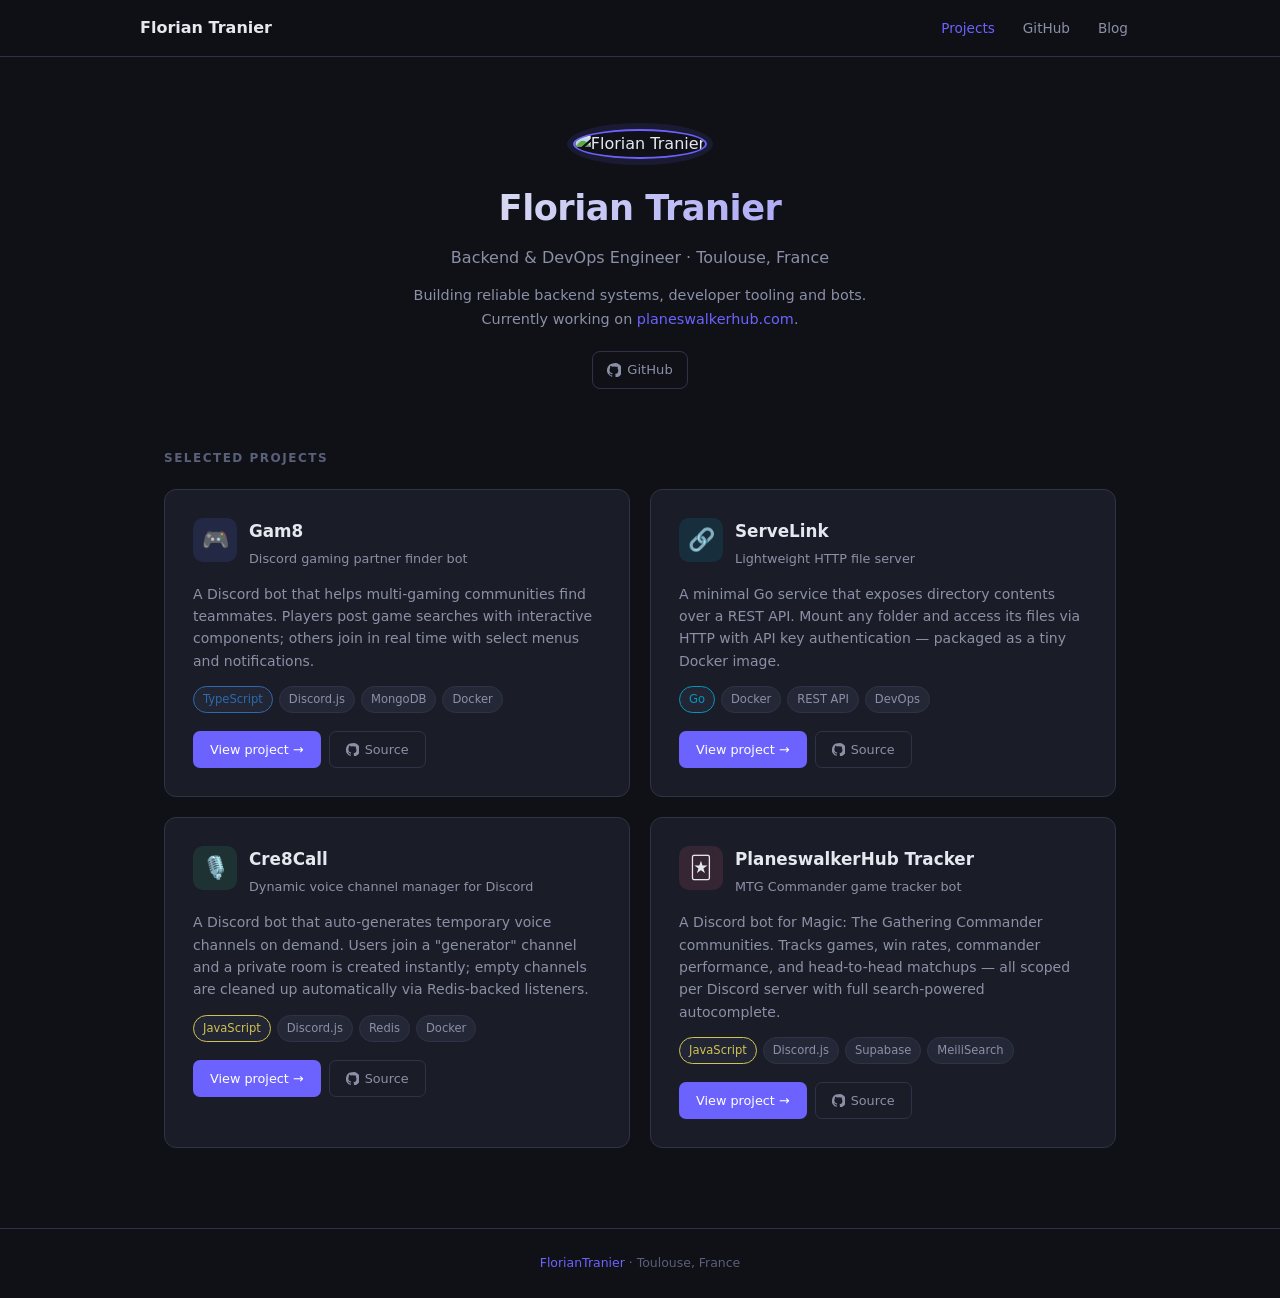
==== index.html @ 54551d75 "create portfolio" ====
<!DOCTYPE html>
<html lang="en">
<head>
  <meta charset="UTF-8" />
  <meta name="viewport" content="width=device-width, initial-scale=1.0" />
  <title>Florian Tranier — Portfolio</title>
  <link rel="stylesheet" href="style.css" />
</head>
<body>

<nav>
  <div class="nav-inner">
    <span class="nav-logo">Florian<span> </span>Tranier</span>
    <div class="nav-links">
      <a href="index.html" class="active">Projects</a>
      <a href="https://github.com/FlorianTranier" target="_blank" rel="noopener">GitHub</a>
      <a href="https://blog.tranier.dev" target="_blank" rel="noopener">Blog</a>
    </div>
  </div>
</nav>

<section class="hero">
  <img class="hero-avatar" src="https://avatars.githubusercontent.com/u/23231506?v=4" alt="Florian Tranier" />
  <h1>Florian Tranier</h1>
  <p class="hero-sub">Backend &amp; DevOps Engineer · Toulouse, France</p>
  <p class="hero-bio">
    Building reliable backend systems, developer tooling and bots.
    Currently working on <a href="https://planeswalkerhub.com" target="_blank" rel="noopener" style="color:var(--accent)">planeswalkerhub.com</a>.
  </p>
  <div class="hero-links">
    <a href="https://github.com/FlorianTranier" target="_blank" rel="noopener">
      <svg viewBox="0 0 24 24"><path d="M12 .3a12 12 0 0 0-3.8 23.4c.6.1.8-.3.8-.6v-2c-3.3.7-4-1.6-4-1.6-.5-1.4-1.3-1.8-1.3-1.8-1.1-.7.1-.7.1-.7 1.2.1 1.8 1.2 1.8 1.2 1 1.8 2.8 1.3 3.5 1 .1-.8.4-1.3.7-1.6-2.7-.3-5.5-1.3-5.5-5.9 0-1.3.5-2.4 1.2-3.2 0-.3-.5-1.5.1-3.2 0 0 1-.3 3.3 1.2a11.5 11.5 0 0 1 6 0C17 6.1 18 6.4 18 6.4c.7 1.7.2 2.9.1 3.2.8.8 1.2 1.9 1.2 3.2 0 4.6-2.8 5.6-5.5 5.9.4.4.8 1.1.8 2.2v3.3c0 .3.2.7.8.6A12 12 0 0 0 12 .3"/></svg>
      GitHub
    </a>
  </div>
</section>

<p class="section-label">Selected Projects</p>

<div class="project-grid">

  <!-- Gam8 -->
  <article class="project-card">
    <div class="card-top">
      <div class="card-icon-wrap" style="background:rgba(88,101,242,0.15)">🎮</div>
      <div class="card-title-group">
        <div class="card-title">Gam8</div>
        <div class="card-tagline">Discord gaming partner finder bot</div>
      </div>
    </div>
    <p class="card-desc">
      A Discord bot that helps multi-gaming communities find teammates. Players post game searches with interactive components; others join in real time with select menus and notifications.
    </p>
    <div class="card-tags">
      <span class="tag lang" style="color:#3178c6">TypeScript</span>
      <span class="tag">Discord.js</span>
      <span class="tag">MongoDB</span>
      <span class="tag">Docker</span>
    </div>
    <div class="card-actions">
      <a class="btn btn-primary" href="gam8.html">View project →</a>
      <a class="btn btn-ghost" href="https://github.com/FlorianTranier/Gam8" target="_blank" rel="noopener">
        <svg viewBox="0 0 24 24"><path d="M12 .3a12 12 0 0 0-3.8 23.4c.6.1.8-.3.8-.6v-2c-3.3.7-4-1.6-4-1.6-.5-1.4-1.3-1.8-1.3-1.8-1.1-.7.1-.7.1-.7 1.2.1 1.8 1.2 1.8 1.2 1 1.8 2.8 1.3 3.5 1 .1-.8.4-1.3.7-1.6-2.7-.3-5.5-1.3-5.5-5.9 0-1.3.5-2.4 1.2-3.2 0-.3-.5-1.5.1-3.2 0 0 1-.3 3.3 1.2a11.5 11.5 0 0 1 6 0C17 6.1 18 6.4 18 6.4c.7 1.7.2 2.9.1 3.2.8.8 1.2 1.9 1.2 3.2 0 4.6-2.8 5.6-5.5 5.9.4.4.8 1.1.8 2.2v3.3c0 .3.2.7.8.6A12 12 0 0 0 12 .3"/></svg>
        Source
      </a>
    </div>
  </article>

  <!-- ServeLink -->
  <article class="project-card">
    <div class="card-top">
      <div class="card-icon-wrap" style="background:rgba(0,173,216,0.12)">🔗</div>
      <div class="card-title-group">
        <div class="card-title">ServeLink</div>
        <div class="card-tagline">Lightweight HTTP file server</div>
      </div>
    </div>
    <p class="card-desc">
      A minimal Go service that exposes directory contents over a REST API. Mount any folder and access its files via HTTP with API key authentication — packaged as a tiny Docker image.
    </p>
    <div class="card-tags">
      <span class="tag lang" style="color:#00add8">Go</span>
      <span class="tag">Docker</span>
      <span class="tag">REST API</span>
      <span class="tag">DevOps</span>
    </div>
    <div class="card-actions">
      <a class="btn btn-primary" href="servelink.html">View project →</a>
      <a class="btn btn-ghost" href="https://github.com/FlorianTranier/servelink" target="_blank" rel="noopener">
        <svg viewBox="0 0 24 24"><path d="M12 .3a12 12 0 0 0-3.8 23.4c.6.1.8-.3.8-.6v-2c-3.3.7-4-1.6-4-1.6-.5-1.4-1.3-1.8-1.3-1.8-1.1-.7.1-.7.1-.7 1.2.1 1.8 1.2 1.8 1.2 1 1.8 2.8 1.3 3.5 1 .1-.8.4-1.3.7-1.6-2.7-.3-5.5-1.3-5.5-5.9 0-1.3.5-2.4 1.2-3.2 0-.3-.5-1.5.1-3.2 0 0 1-.3 3.3 1.2a11.5 11.5 0 0 1 6 0C17 6.1 18 6.4 18 6.4c.7 1.7.2 2.9.1 3.2.8.8 1.2 1.9 1.2 3.2 0 4.6-2.8 5.6-5.5 5.9.4.4.8 1.1.8 2.2v3.3c0 .3.2.7.8.6A12 12 0 0 0 12 .3"/></svg>
        Source
      </a>
    </div>
  </article>

  <!-- Cre8Call -->
  <article class="project-card">
    <div class="card-top">
      <div class="card-icon-wrap" style="background:rgba(62,207,142,0.12)">🎙️</div>
      <div class="card-title-group">
        <div class="card-title">Cre8Call</div>
        <div class="card-tagline">Dynamic voice channel manager for Discord</div>
      </div>
    </div>
    <p class="card-desc">
      A Discord bot that auto-generates temporary voice channels on demand. Users join a "generator" channel and a private room is created instantly; empty channels are cleaned up automatically via Redis-backed listeners.
    </p>
    <div class="card-tags">
      <span class="tag lang" style="color:#f1e05a">JavaScript</span>
      <span class="tag">Discord.js</span>
      <span class="tag">Redis</span>
      <span class="tag">Docker</span>
    </div>
    <div class="card-actions">
      <a class="btn btn-primary" href="cre8call.html">View project →</a>
      <a class="btn btn-ghost" href="https://github.com/FlorianTranier/Cre8Call" target="_blank" rel="noopener">
        <svg viewBox="0 0 24 24"><path d="M12 .3a12 12 0 0 0-3.8 23.4c.6.1.8-.3.8-.6v-2c-3.3.7-4-1.6-4-1.6-.5-1.4-1.3-1.8-1.3-1.8-1.1-.7.1-.7.1-.7 1.2.1 1.8 1.2 1.8 1.2 1 1.8 2.8 1.3 3.5 1 .1-.8.4-1.3.7-1.6-2.7-.3-5.5-1.3-5.5-5.9 0-1.3.5-2.4 1.2-3.2 0-.3-.5-1.5.1-3.2 0 0 1-.3 3.3 1.2a11.5 11.5 0 0 1 6 0C17 6.1 18 6.4 18 6.4c.7 1.7.2 2.9.1 3.2.8.8 1.2 1.9 1.2 3.2 0 4.6-2.8 5.6-5.5 5.9.4.4.8 1.1.8 2.2v3.3c0 .3.2.7.8.6A12 12 0 0 0 12 .3"/></svg>
        Source
      </a>
    </div>
  </article>

  <!-- PlaneswalkerHub Tracker Bot -->
  <article class="project-card">
    <div class="card-top">
      <div class="card-icon-wrap" style="background:rgba(255,101,132,0.12)">🃏</div>
      <div class="card-title-group">
        <div class="card-title">PlaneswalkerHub Tracker</div>
        <div class="card-tagline">MTG Commander game tracker bot</div>
      </div>
    </div>
    <p class="card-desc">
      A Discord bot for Magic: The Gathering Commander communities. Tracks games, win rates, commander performance, and head-to-head matchups — all scoped per Discord server with full search-powered autocomplete.
    </p>
    <div class="card-tags">
      <span class="tag lang" style="color:#f1e05a">JavaScript</span>
      <span class="tag">Discord.js</span>
      <span class="tag">Supabase</span>
      <span class="tag">MeiliSearch</span>
    </div>
    <div class="card-actions">
      <a class="btn btn-primary" href="planeswalkerhub.html">View project →</a>
      <a class="btn btn-ghost" href="https://github.com/FlorianTranier/planeswalkerhub-tracker-bot" target="_blank" rel="noopener">
        <svg viewBox="0 0 24 24"><path d="M12 .3a12 12 0 0 0-3.8 23.4c.6.1.8-.3.8-.6v-2c-3.3.7-4-1.6-4-1.6-.5-1.4-1.3-1.8-1.3-1.8-1.1-.7.1-.7.1-.7 1.2.1 1.8 1.2 1.8 1.2 1 1.8 2.8 1.3 3.5 1 .1-.8.4-1.3.7-1.6-2.7-.3-5.5-1.3-5.5-5.9 0-1.3.5-2.4 1.2-3.2 0-.3-.5-1.5.1-3.2 0 0 1-.3 3.3 1.2a11.5 11.5 0 0 1 6 0C17 6.1 18 6.4 18 6.4c.7 1.7.2 2.9.1 3.2.8.8 1.2 1.9 1.2 3.2 0 4.6-2.8 5.6-5.5 5.9.4.4.8 1.1.8 2.2v3.3c0 .3.2.7.8.6A12 12 0 0 0 12 .3"/></svg>
        Source
      </a>
    </div>
  </article>

</div>

<footer>
  <a href="https://github.com/FlorianTranier" target="_blank" rel="noopener">FlorianTranier</a> · Toulouse, France
</footer>

</body>
</html>
---- style.css ----
:root {
  --bg: #0f1117;
  --surface: #1a1d27;
  --surface2: #242736;
  --border: #2e3347;
  --accent: #6c63ff;
  --accent-soft: rgba(108,99,255,0.12);
  --text: #e6e8f0;
  --text-muted: #8b90a7;
  --text-dim: #5a5f7a;
  --green: #3ecf8e;
  --radius: 12px;
  --ease: 0.2s ease;
}

*, *::before, *::after { box-sizing: border-box; margin: 0; padding: 0; }

html { scroll-behavior: smooth; }

body {
  font-family: -apple-system, BlinkMacSystemFont, "Segoe UI", system-ui, sans-serif;
  background: var(--bg);
  color: var(--text);
  min-height: 100vh;
  line-height: 1.65;
}

a { color: inherit; text-decoration: none; }

/* ── NAV ── */
nav {
  position: sticky;
  top: 0;
  z-index: 100;
  background: rgba(15,17,23,0.85);
  backdrop-filter: blur(12px);
  -webkit-backdrop-filter: blur(12px);
  border-bottom: 1px solid var(--border);
  padding: 0 24px;
}

.nav-inner {
  max-width: 1000px;
  margin: 0 auto;
  height: 56px;
  display: flex;
  align-items: center;
  gap: 24px;
}

.nav-logo {
  font-weight: 700;
  font-size: 1rem;
  color: var(--text);
  white-space: nowrap;
}

.nav-logo span { color: var(--accent); }

.nav-links {
  display: flex;
  gap: 4px;
  margin-left: auto;
}

.nav-links a {
  padding: 6px 12px;
  border-radius: 6px;
  font-size: 0.85rem;
  color: var(--text-muted);
  transition: color var(--ease), background var(--ease);
}

.nav-links a:hover { color: var(--text); background: var(--surface); }
.nav-links a.active { color: var(--accent); }

/* ── HERO ── */
.hero {
  padding: 72px 24px 60px;
  text-align: center;
}

.hero-avatar {
  width: 80px; height: 80px;
  border-radius: 50%;
  border: 2px solid var(--accent);
  box-shadow: 0 0 0 6px var(--accent-soft);
  margin-bottom: 20px;
}

.hero h1 {
  font-size: 2.2rem;
  font-weight: 800;
  letter-spacing: -0.5px;
  background: linear-gradient(120deg, #e6e8f0 30%, var(--accent));
  -webkit-background-clip: text;
  -webkit-text-fill-color: transparent;
  background-clip: text;
}

.hero-sub {
  font-size: 1rem;
  color: var(--text-muted);
  margin-top: 8px;
}

.hero-bio {
  max-width: 480px;
  margin: 12px auto 0;
  font-size: 0.9rem;
  color: var(--text-muted);
}

.hero-links {
  display: flex;
  justify-content: center;
  gap: 12px;
  margin-top: 20px;
  flex-wrap: wrap;
}

.hero-links a {
  display: flex;
  align-items: center;
  gap: 6px;
  padding: 7px 14px;
  border: 1px solid var(--border);
  border-radius: 8px;
  font-size: 0.82rem;
  color: var(--text-muted);
  transition: all var(--ease);
}

.hero-links a:hover { border-color: var(--accent); color: var(--accent); }
.hero-links svg { width: 14px; height: 14px; fill: currentColor; }

/* ── SECTION LABEL ── */
.section-label {
  max-width: 1000px;
  margin: 0 auto;
  padding: 0 24px;
  font-size: 0.75rem;
  font-weight: 600;
  text-transform: uppercase;
  letter-spacing: 1.5px;
  color: var(--text-dim);
  margin-bottom: 20px;
}

/* ── PROJECT GRID ── */
.project-grid {
  max-width: 1000px;
  margin: 0 auto 80px;
  padding: 0 24px;
  display: grid;
  grid-template-columns: repeat(auto-fill, minmax(440px, 1fr));
  gap: 20px;
}

/* ── PROJECT CARD ── */
.project-card {
  background: var(--surface);
  border: 1px solid var(--border);
  border-radius: var(--radius);
  padding: 28px;
  display: flex;
  flex-direction: column;
  gap: 14px;
  transition: transform var(--ease), border-color var(--ease), box-shadow var(--ease);
  animation: fadeUp 0.4s ease both;
}

.project-card:hover {
  transform: translateY(-4px);
  border-color: var(--accent);
  box-shadow: 0 12px 40px var(--accent-soft);
}

@keyframes fadeUp {
  from { opacity: 0; transform: translateY(12px); }
  to   { opacity: 1; transform: translateY(0); }
}

.project-card:nth-child(2) { animation-delay: 60ms; }
.project-card:nth-child(3) { animation-delay: 120ms; }
.project-card:nth-child(4) { animation-delay: 180ms; }

.card-top {
  display: flex;
  align-items: flex-start;
  justify-content: space-between;
  gap: 12px;
}

.card-icon-wrap {
  width: 44px; height: 44px;
  border-radius: 10px;
  display: flex; align-items: center; justify-content: center;
  flex-shrink: 0;
  font-size: 22px;
}

.card-title-group { flex: 1; }

.card-title {
  font-size: 1.05rem;
  font-weight: 700;
  color: var(--text);
}

.card-tagline {
  font-size: 0.8rem;
  color: var(--text-muted);
  margin-top: 2px;
}

.card-desc {
  font-size: 0.875rem;
  color: var(--text-muted);
  line-height: 1.6;
}

.card-tags {
  display: flex;
  flex-wrap: wrap;
  gap: 6px;
}

.tag {
  display: inline-flex;
  align-items: center;
  gap: 4px;
  padding: 3px 9px;
  border-radius: 999px;
  font-size: 0.72rem;
  font-weight: 500;
  border: 1px solid var(--border);
  color: var(--text-muted);
  background: var(--surface2);
}

.tag.lang { border-color: currentColor; opacity: 0.85; }

.card-actions {
  display: flex;
  gap: 8px;
  margin-top: 4px;
}

.btn {
  display: inline-flex;
  align-items: center;
  gap: 6px;
  padding: 7px 16px;
  border-radius: 7px;
  font-size: 0.8rem;
  font-weight: 500;
  cursor: pointer;
  transition: all var(--ease);
  border: 1px solid transparent;
}

.btn-primary {
  background: var(--accent);
  color: #fff;
}

.btn-primary:hover { background: #7b73ff; }

.btn-ghost {
  border-color: var(--border);
  color: var(--text-muted);
  background: transparent;
}

.btn-ghost:hover { border-color: var(--accent); color: var(--accent); }

.btn svg { width: 13px; height: 13px; fill: currentColor; }

/* ── FOOTER ── */
footer {
  border-top: 1px solid var(--border);
  padding: 24px;
  text-align: center;
  font-size: 0.78rem;
  color: var(--text-dim);
}

footer a { color: var(--accent); }
footer a:hover { text-decoration: underline; }

/* ── PROJECT PAGE ── */
.project-page {
  max-width: 780px;
  margin: 0 auto;
  padding: 48px 24px 80px;
}

.back-link {
  display: inline-flex;
  align-items: center;
  gap: 6px;
  font-size: 0.82rem;
  color: var(--text-muted);
  margin-bottom: 36px;
  transition: color var(--ease);
}

.back-link:hover { color: var(--accent); }
.back-link svg { width: 14px; height: 14px; fill: currentColor; }

.project-header {
  display: flex;
  align-items: flex-start;
  gap: 20px;
  margin-bottom: 32px;
  flex-wrap: wrap;
}

.project-icon {
  width: 60px; height: 60px;
  border-radius: 14px;
  display: flex; align-items: center; justify-content: center;
  font-size: 28px;
  flex-shrink: 0;
}

.project-header-info h1 {
  font-size: 1.7rem;
  font-weight: 800;
  letter-spacing: -0.3px;
}

.project-header-info p {
  color: var(--text-muted);
  font-size: 0.9rem;
  margin-top: 4px;
}

.project-header-badges {
  display: flex;
  flex-wrap: wrap;
  gap: 6px;
  margin-top: 10px;
}

.project-header-actions {
  margin-left: auto;
  display: flex;
  gap: 8px;
  flex-wrap: wrap;
  align-self: flex-start;
}

/* ── SECTIONS ── */
.prose-section {
  margin-bottom: 40px;
}

.prose-section h2 {
  font-size: 1rem;
  font-weight: 700;
  color: var(--text);
  margin-bottom: 14px;
  display: flex;
  align-items: center;
  gap: 8px;
}

.prose-section h2::after {
  content: '';
  flex: 1;
  height: 1px;
  background: var(--border);
}

.prose-section p {
  font-size: 0.9rem;
  color: var(--text-muted);
  margin-bottom: 10px;
}

.feature-list {
  list-style: none;
  display: flex;
  flex-direction: column;
  gap: 10px;
}

.feature-list li {
  position: relative;
  padding-left: 20px;
  font-size: 0.875rem;
  color: var(--text-muted);
  line-height: 1.65;
}

.feature-list li::before {
  content: '→';
  color: var(--accent);
  position: absolute;
  left: 0;
  top: 0;
}

.tech-grid {
  display: flex;
  flex-wrap: wrap;
  gap: 8px;
}

.tech-chip {
  display: flex;
  align-items: center;
  gap: 6px;
  padding: 6px 14px;
  background: var(--surface2);
  border: 1px solid var(--border);
  border-radius: 8px;
  font-size: 0.8rem;
  color: var(--text-muted);
}

.tech-chip svg { width: 14px; height: 14px; fill: currentColor; }

.use-case-grid {
  display: grid;
  grid-template-columns: repeat(auto-fill, minmax(200px, 1fr));
  gap: 12px;
}

.use-case-card {
  background: var(--surface2);
  border: 1px solid var(--border);
  border-radius: 10px;
  padding: 16px;
}

.use-case-card .uc-icon { font-size: 1.5rem; margin-bottom: 8px; }
.use-case-card h3 { font-size: 0.85rem; font-weight: 600; margin-bottom: 4px; }
.use-case-card p { font-size: 0.78rem; color: var(--text-muted); }

/* ── RESPONSIVE ── */
@media (max-width: 700px) {
  .project-grid { grid-template-columns: 1fr; }
  .hero h1 { font-size: 1.7rem; }
  .project-header { gap: 14px; }
  .project-header-actions { margin-left: 0; }
}
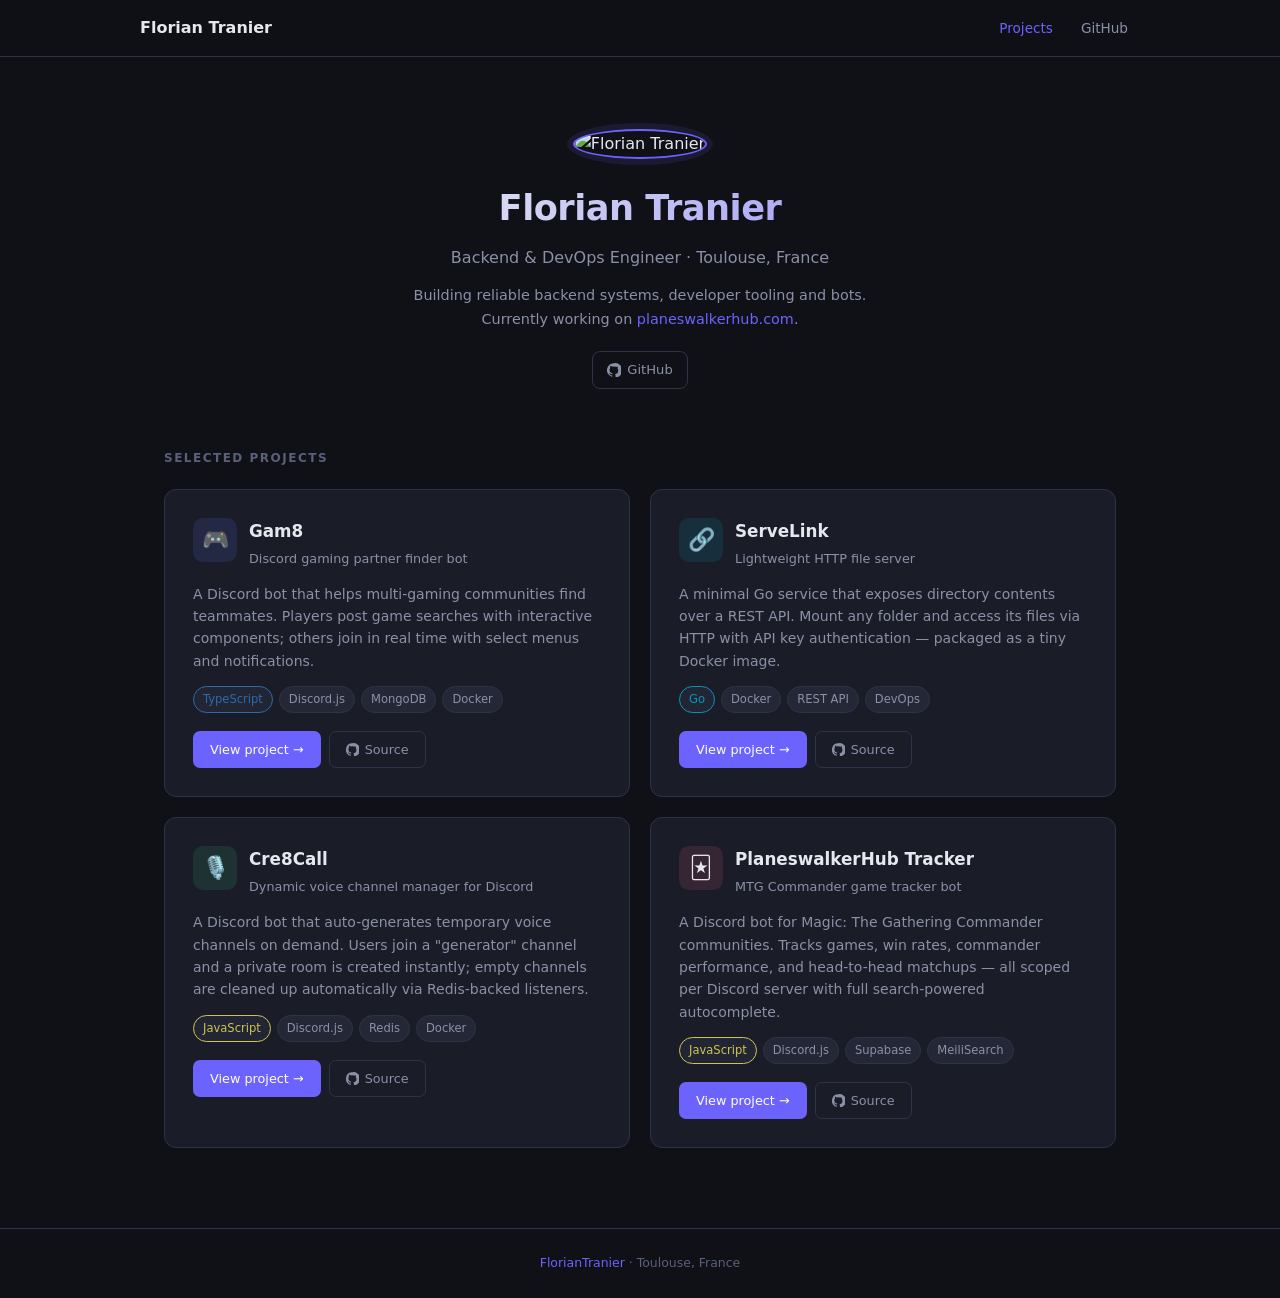
==== commit 31efd9e1: "feat: add favicon" ====
--- a/index.html
+++ b/index.html
@@ -5,6 +5,7 @@
   <meta name="viewport" content="width=device-width, initial-scale=1.0" />
   <title>Florian Tranier — Portfolio</title>
   <link rel="stylesheet" href="style.css" />
+  <link rel="icon" href="favicon.svg" type="image/svg+xml" />
 </head>
 <body>
 
@@ -14,7 +15,6 @@
     <div class="nav-links">
       <a href="index.html" class="active">Projects</a>
       <a href="https://github.com/FlorianTranier" target="_blank" rel="noopener">GitHub</a>
-      <a href="https://blog.tranier.dev" target="_blank" rel="noopener">Blog</a>
     </div>
   </div>
 </nav>
@@ -24,7 +24,7 @@
   <h1>Florian Tranier</h1>
   <p class="hero-sub">Backend &amp; DevOps Engineer · Toulouse, France</p>
   <p class="hero-bio">
-    Building reliable backend systems, developer tooling and bots.
+    Building reliable backend systems, developer tooling and bots.<br />
     Currently working on <a href="https://planeswalkerhub.com" target="_blank" rel="noopener" style="color:var(--accent)">planeswalkerhub.com</a>.
   </p>
   <div class="hero-links">
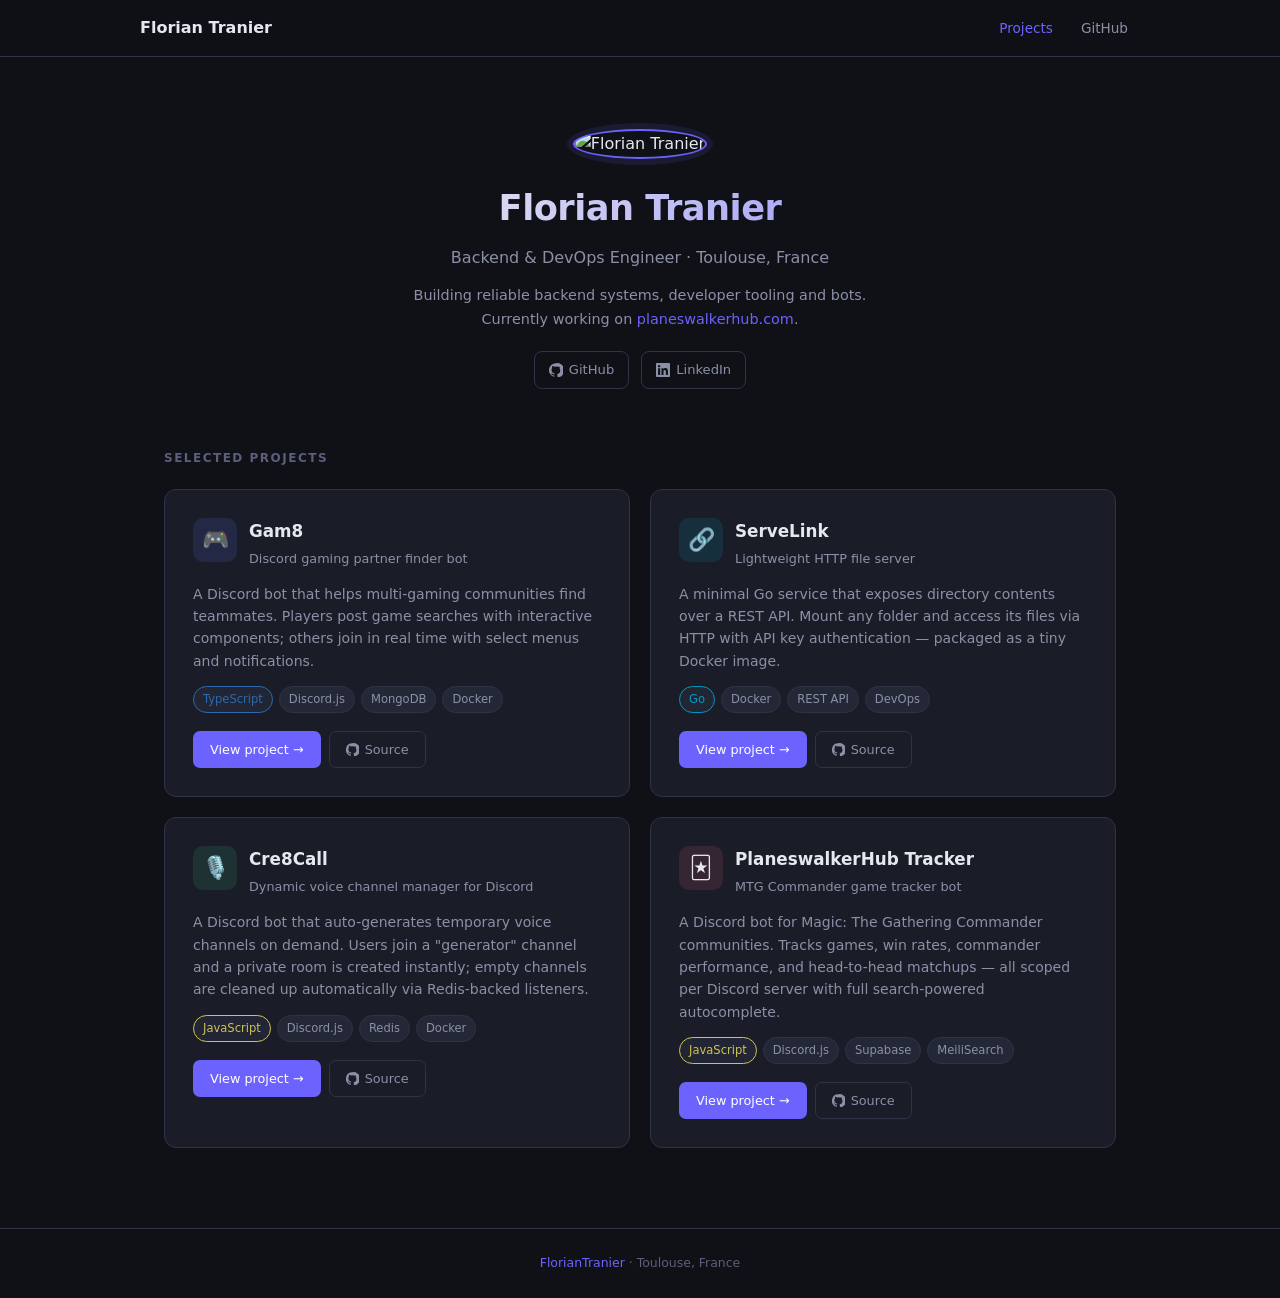
==== commit f8a13944: "feat: add linkedin" ====
--- a/index.html
+++ b/index.html
@@ -31,6 +31,10 @@
     <a href="https://github.com/FlorianTranier" target="_blank" rel="noopener">
       <svg viewBox="0 0 24 24"><path d="M12 .3a12 12 0 0 0-3.8 23.4c.6.1.8-.3.8-.6v-2c-3.3.7-4-1.6-4-1.6-.5-1.4-1.3-1.8-1.3-1.8-1.1-.7.1-.7.1-.7 1.2.1 1.8 1.2 1.8 1.2 1 1.8 2.8 1.3 3.5 1 .1-.8.4-1.3.7-1.6-2.7-.3-5.5-1.3-5.5-5.9 0-1.3.5-2.4 1.2-3.2 0-.3-.5-1.5.1-3.2 0 0 1-.3 3.3 1.2a11.5 11.5 0 0 1 6 0C17 6.1 18 6.4 18 6.4c.7 1.7.2 2.9.1 3.2.8.8 1.2 1.9 1.2 3.2 0 4.6-2.8 5.6-5.5 5.9.4.4.8 1.1.8 2.2v3.3c0 .3.2.7.8.6A12 12 0 0 0 12 .3"/></svg>
       GitHub
+    </a>
+    <a href="https://www.linkedin.com/in/florian-tranier-89967611b/" target="_blank" rel="noopener">
+      <svg viewBox="0 0 24 24"><path d="M20.447 20.452h-3.554v-5.569c0-1.328-.027-3.037-1.852-3.037-1.853 0-2.136 1.445-2.136 2.939v5.667H9.351V9h3.414v1.561h.046c.477-.9 1.637-1.85 3.37-1.85 3.601 0 4.267 2.37 4.267 5.455v6.286zM5.337 7.433a2.062 2.062 0 0 1-2.063-2.065 2.064 2.064 0 1 1 2.063 2.065zm1.782 13.019H3.555V9h3.564v11.452zM22.225 0H1.771C.792 0 0 .774 0 1.729v20.542C0 23.227.792 24 1.771 24h20.451C23.2 24 24 23.227 24 22.271V1.729C24 .774 23.2 0 22.222 0h.003z"/></svg>
+      LinkedIn
     </a>
   </div>
 </section>
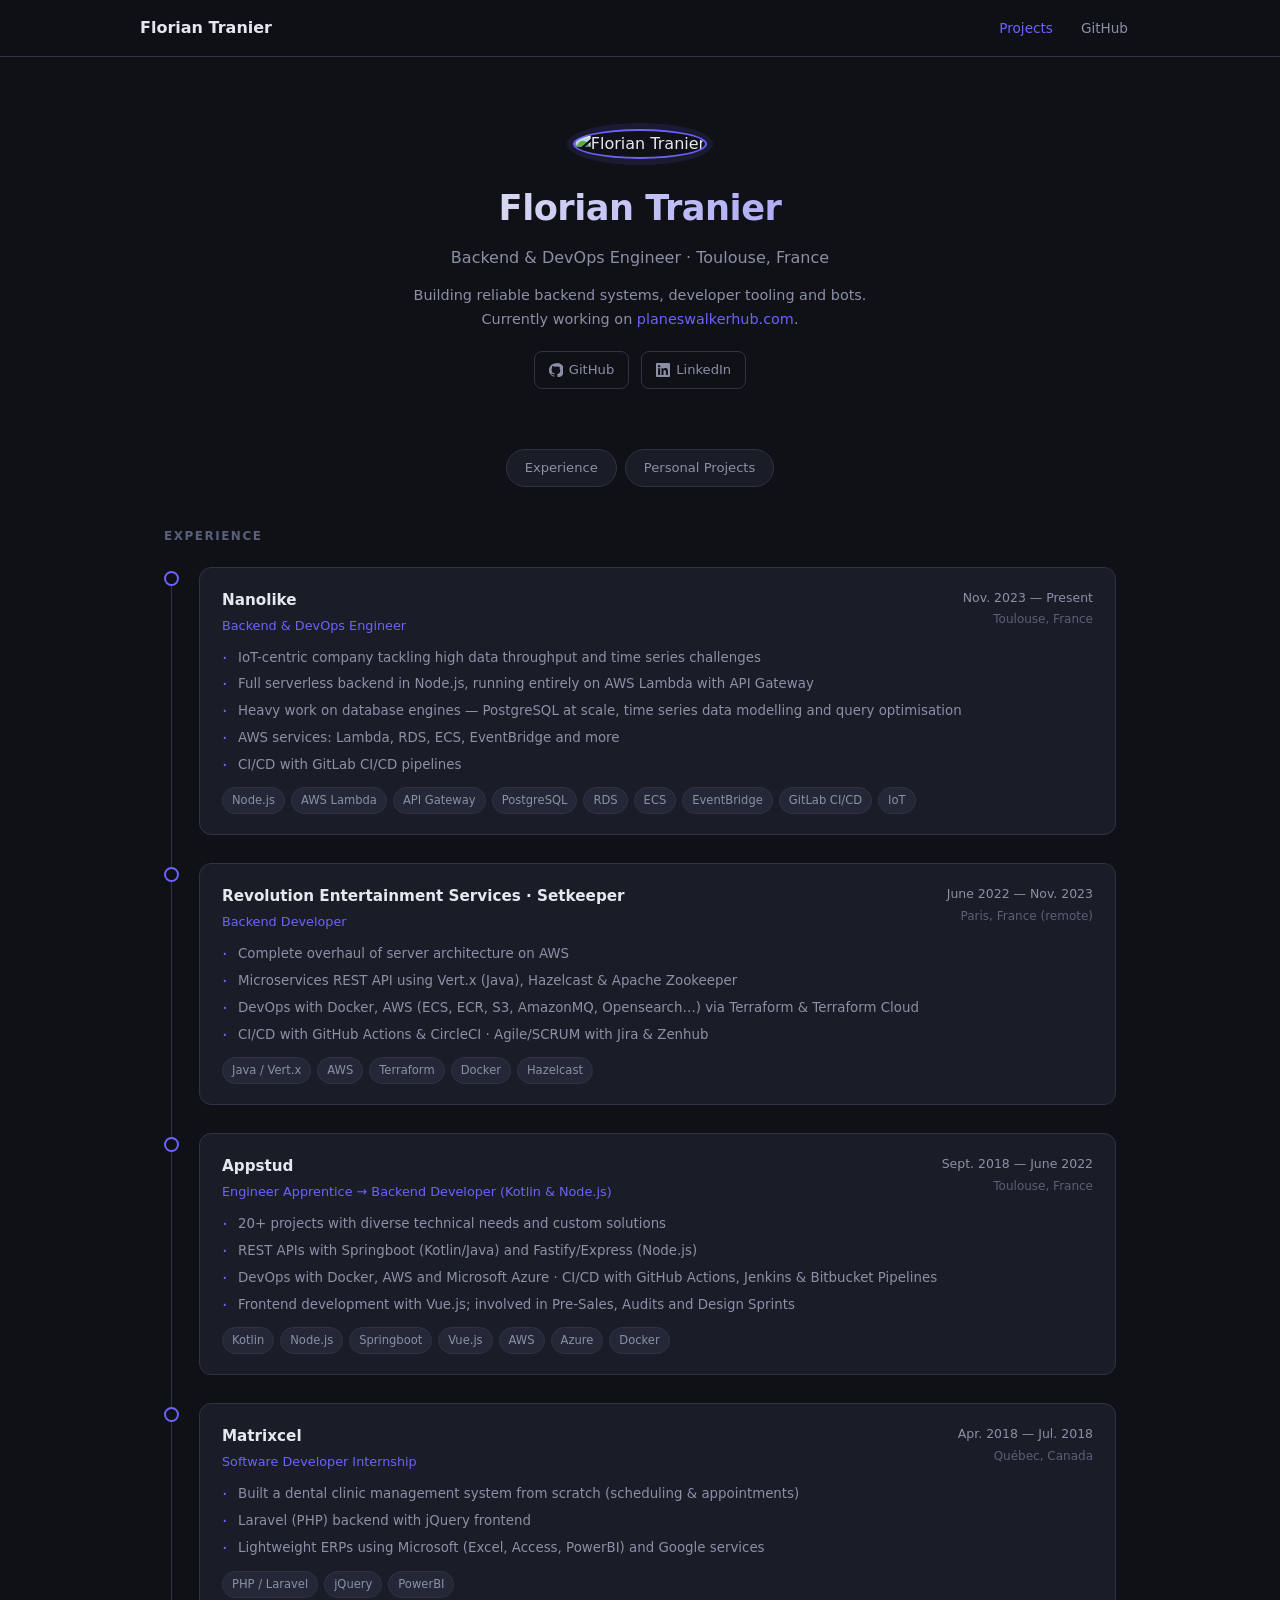
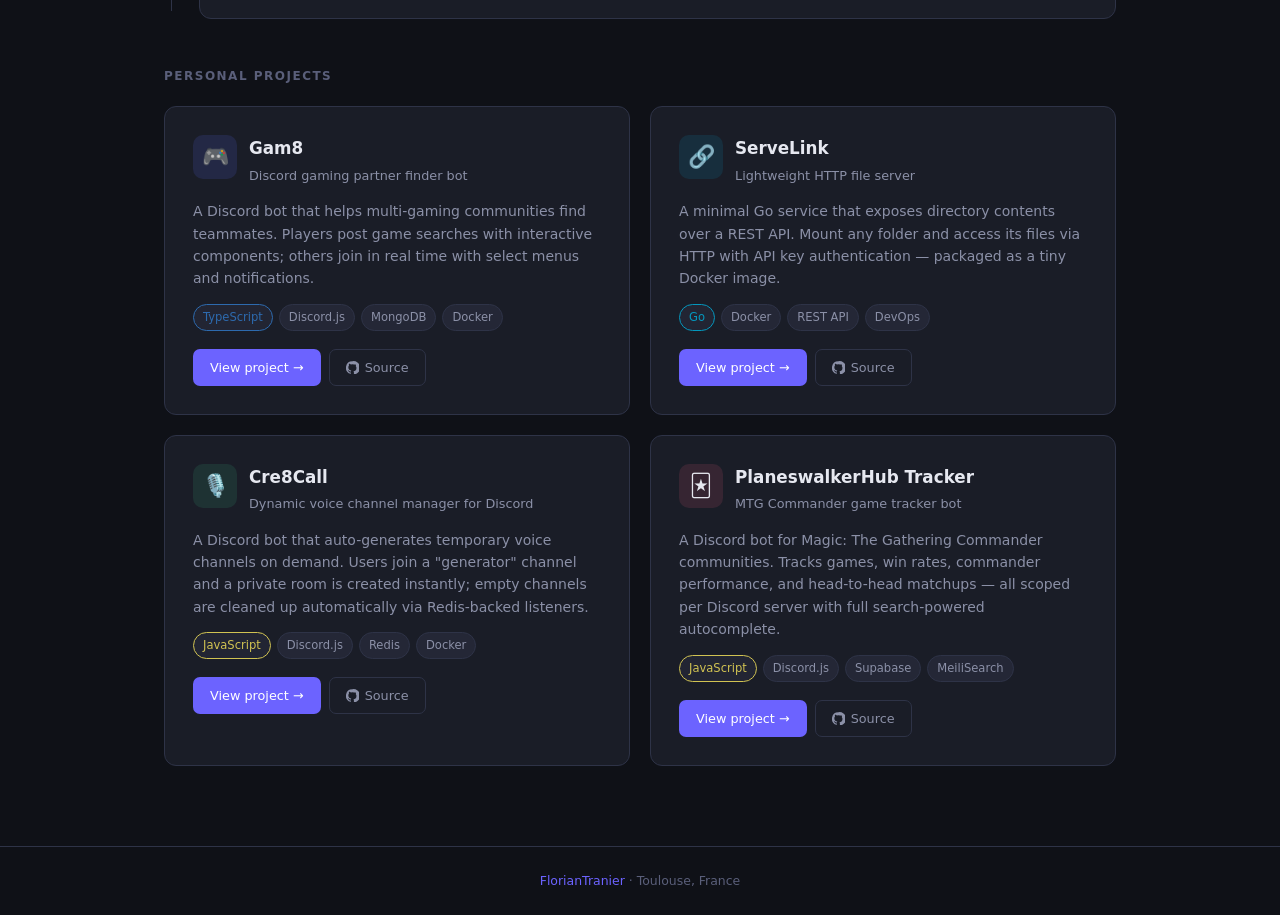
==== commit 07ef9877: "feat: add resume" ====
--- a/index.html
+++ b/index.html
@@ -39,7 +39,138 @@
   </div>
 </section>
 
-<p class="section-label">Selected Projects</p>
+<div class="quicknav">
+  <a href="#experience" class="quicknav-link">Experience</a>
+  <a href="#projects" class="quicknav-link">Personal Projects</a>
+</div>
+
+<p class="section-label" id="experience">Experience</p>
+
+<div class="timeline">
+
+  <div class="timeline-item">
+    <div class="timeline-dot"></div>
+    <div class="timeline-body">
+      <div class="timeline-header">
+        <div>
+          <div class="timeline-company">Nanolike</div>
+          <div class="timeline-role">Backend &amp; DevOps Engineer</div>
+        </div>
+        <div class="timeline-meta">
+          <div class="timeline-period">Nov. 2023 — Present</div>
+          <div class="timeline-location">Toulouse, France</div>
+        </div>
+      </div>
+      <ul class="timeline-points">
+        <li>IoT-centric company tackling high data throughput and time series challenges</li>
+        <li>Full serverless backend in Node.js, running entirely on AWS Lambda with API Gateway</li>
+        <li>Heavy work on database engines — PostgreSQL at scale, time series data modelling and query optimisation</li>
+        <li>AWS services: Lambda, RDS, ECS, EventBridge and more</li>
+        <li>CI/CD with GitLab CI/CD pipelines</li>
+      </ul>
+      <div class="timeline-tags">
+        <span class="tag">Node.js</span>
+        <span class="tag">AWS Lambda</span>
+        <span class="tag">API Gateway</span>
+        <span class="tag">PostgreSQL</span>
+        <span class="tag">RDS</span>
+        <span class="tag">ECS</span>
+        <span class="tag">EventBridge</span>
+        <span class="tag">GitLab CI/CD</span>
+        <span class="tag">IoT</span>
+      </div>
+    </div>
+  </div>
+
+  <div class="timeline-item">
+    <div class="timeline-dot"></div>
+    <div class="timeline-body">
+      <div class="timeline-header">
+        <div>
+          <div class="timeline-company">Revolution Entertainment Services · Setkeeper</div>
+          <div class="timeline-role">Backend Developer</div>
+        </div>
+        <div class="timeline-meta">
+          <div class="timeline-period">June 2022 — Nov. 2023</div>
+          <div class="timeline-location">Paris, France (remote)</div>
+        </div>
+      </div>
+      <ul class="timeline-points">
+        <li>Complete overhaul of server architecture on AWS</li>
+        <li>Microservices REST API using Vert.x (Java), Hazelcast &amp; Apache Zookeeper</li>
+        <li>DevOps with Docker, AWS (ECS, ECR, S3, AmazonMQ, Opensearch…) via Terraform &amp; Terraform Cloud</li>
+        <li>CI/CD with GitHub Actions &amp; CircleCI · Agile/SCRUM with Jira &amp; Zenhub</li>
+      </ul>
+      <div class="timeline-tags">
+        <span class="tag">Java / Vert.x</span>
+        <span class="tag">AWS</span>
+        <span class="tag">Terraform</span>
+        <span class="tag">Docker</span>
+        <span class="tag">Hazelcast</span>
+      </div>
+    </div>
+  </div>
+
+  <div class="timeline-item">
+    <div class="timeline-dot"></div>
+    <div class="timeline-body">
+      <div class="timeline-header">
+        <div>
+          <div class="timeline-company">Appstud</div>
+          <div class="timeline-role">Engineer Apprentice → Backend Developer (Kotlin &amp; Node.js)</div>
+        </div>
+        <div class="timeline-meta">
+          <div class="timeline-period">Sept. 2018 — June 2022</div>
+          <div class="timeline-location">Toulouse, France</div>
+        </div>
+      </div>
+      <ul class="timeline-points">
+        <li>20+ projects with diverse technical needs and custom solutions</li>
+        <li>REST APIs with Springboot (Kotlin/Java) and Fastify/Express (Node.js)</li>
+        <li>DevOps with Docker, AWS and Microsoft Azure · CI/CD with GitHub Actions, Jenkins &amp; Bitbucket Pipelines</li>
+        <li>Frontend development with Vue.js; involved in Pre-Sales, Audits and Design Sprints</li>
+      </ul>
+      <div class="timeline-tags">
+        <span class="tag">Kotlin</span>
+        <span class="tag">Node.js</span>
+        <span class="tag">Springboot</span>
+        <span class="tag">Vue.js</span>
+        <span class="tag">AWS</span>
+        <span class="tag">Azure</span>
+        <span class="tag">Docker</span>
+      </div>
+    </div>
+  </div>
+
+  <div class="timeline-item">
+    <div class="timeline-dot"></div>
+    <div class="timeline-body">
+      <div class="timeline-header">
+        <div>
+          <div class="timeline-company">Matrixcel</div>
+          <div class="timeline-role">Software Developer Internship</div>
+        </div>
+        <div class="timeline-meta">
+          <div class="timeline-period">Apr. 2018 — Jul. 2018</div>
+          <div class="timeline-location">Québec, Canada</div>
+        </div>
+      </div>
+      <ul class="timeline-points">
+        <li>Built a dental clinic management system from scratch (scheduling &amp; appointments)</li>
+        <li>Laravel (PHP) backend with jQuery frontend</li>
+        <li>Lightweight ERPs using Microsoft (Excel, Access, PowerBI) and Google services</li>
+      </ul>
+      <div class="timeline-tags">
+        <span class="tag">PHP / Laravel</span>
+        <span class="tag">jQuery</span>
+        <span class="tag">PowerBI</span>
+      </div>
+    </div>
+  </div>
+
+</div>
+
+<p class="section-label" id="projects" style="margin-top:48px">Personal Projects</p>
 
 <div class="project-grid">
 
--- a/style.css
+++ b/style.css
@@ -134,6 +134,30 @@
 .hero-links a:hover { border-color: var(--accent); color: var(--accent); }
 .hero-links svg { width: 14px; height: 14px; fill: currentColor; }
 
+/* ── QUICK NAV ── */
+.quicknav {
+  display: flex;
+  justify-content: center;
+  gap: 8px;
+  padding: 0 24px 40px;
+}
+
+.quicknav-link {
+  padding: 7px 18px;
+  border-radius: 999px;
+  border: 1px solid var(--border);
+  font-size: 0.82rem;
+  color: var(--text-muted);
+  background: var(--surface);
+  transition: all var(--ease);
+}
+
+.quicknav-link:hover {
+  border-color: var(--accent);
+  color: var(--accent);
+  background: var(--accent-soft);
+}
+
 /* ── SECTION LABEL ── */
 .section-label {
   max-width: 1000px;
@@ -157,6 +181,131 @@
   gap: 20px;
 }
 
+/* ── TIMELINE ── */
+.timeline {
+  max-width: 1000px;
+  margin: 0 auto 16px;
+  padding: 0 24px;
+  display: flex;
+  flex-direction: column;
+  gap: 0;
+  position: relative;
+}
+
+.timeline::before {
+  content: '';
+  position: absolute;
+  left: calc(24px + 7px);
+  top: 8px;
+  bottom: 8px;
+  width: 1px;
+  background: var(--border);
+}
+
+.timeline-item {
+  display: flex;
+  gap: 20px;
+  position: relative;
+  padding-bottom: 28px;
+}
+
+.timeline-item:last-child { padding-bottom: 0; }
+
+.timeline-dot {
+  width: 15px;
+  height: 15px;
+  border-radius: 50%;
+  background: var(--bg);
+  border: 2px solid var(--accent);
+  flex-shrink: 0;
+  margin-top: 4px;
+  position: relative;
+  z-index: 1;
+}
+
+.timeline-body {
+  flex: 1;
+  background: var(--surface);
+  border: 1px solid var(--border);
+  border-radius: var(--radius);
+  padding: 20px 22px;
+  display: flex;
+  flex-direction: column;
+  gap: 12px;
+  transition: border-color var(--ease);
+}
+
+.timeline-body:hover { border-color: var(--accent); }
+
+.timeline-header {
+  display: flex;
+  justify-content: space-between;
+  align-items: flex-start;
+  gap: 16px;
+  flex-wrap: wrap;
+}
+
+.timeline-company {
+  font-size: 0.95rem;
+  font-weight: 700;
+  color: var(--text);
+}
+
+.timeline-role {
+  font-size: 0.8rem;
+  color: var(--accent);
+  margin-top: 2px;
+}
+
+.timeline-meta { text-align: right; flex-shrink: 0; }
+
+.timeline-period {
+  font-size: 0.78rem;
+  color: var(--text-muted);
+  font-weight: 500;
+}
+
+.timeline-location {
+  font-size: 0.75rem;
+  color: var(--text-dim);
+  margin-top: 2px;
+}
+
+.timeline-points {
+  list-style: none;
+  display: flex;
+  flex-direction: column;
+  gap: 6px;
+}
+
+.timeline-points li {
+  position: relative;
+  padding-left: 16px;
+  font-size: 0.835rem;
+  color: var(--text-muted);
+  line-height: 1.55;
+}
+
+.timeline-points li::before {
+  content: '·';
+  position: absolute;
+  left: 0;
+  color: var(--accent);
+  font-size: 1.1rem;
+  line-height: 1.2;
+}
+
+.timeline-tags {
+  display: flex;
+  flex-wrap: wrap;
+  gap: 6px;
+}
+
+@media (max-width: 600px) {
+  .timeline::before { left: calc(24px + 7px); }
+  .timeline-meta { text-align: left; }
+}
+
 /* ── PROJECT CARD ── */
 .project-card {
   background: var(--surface);
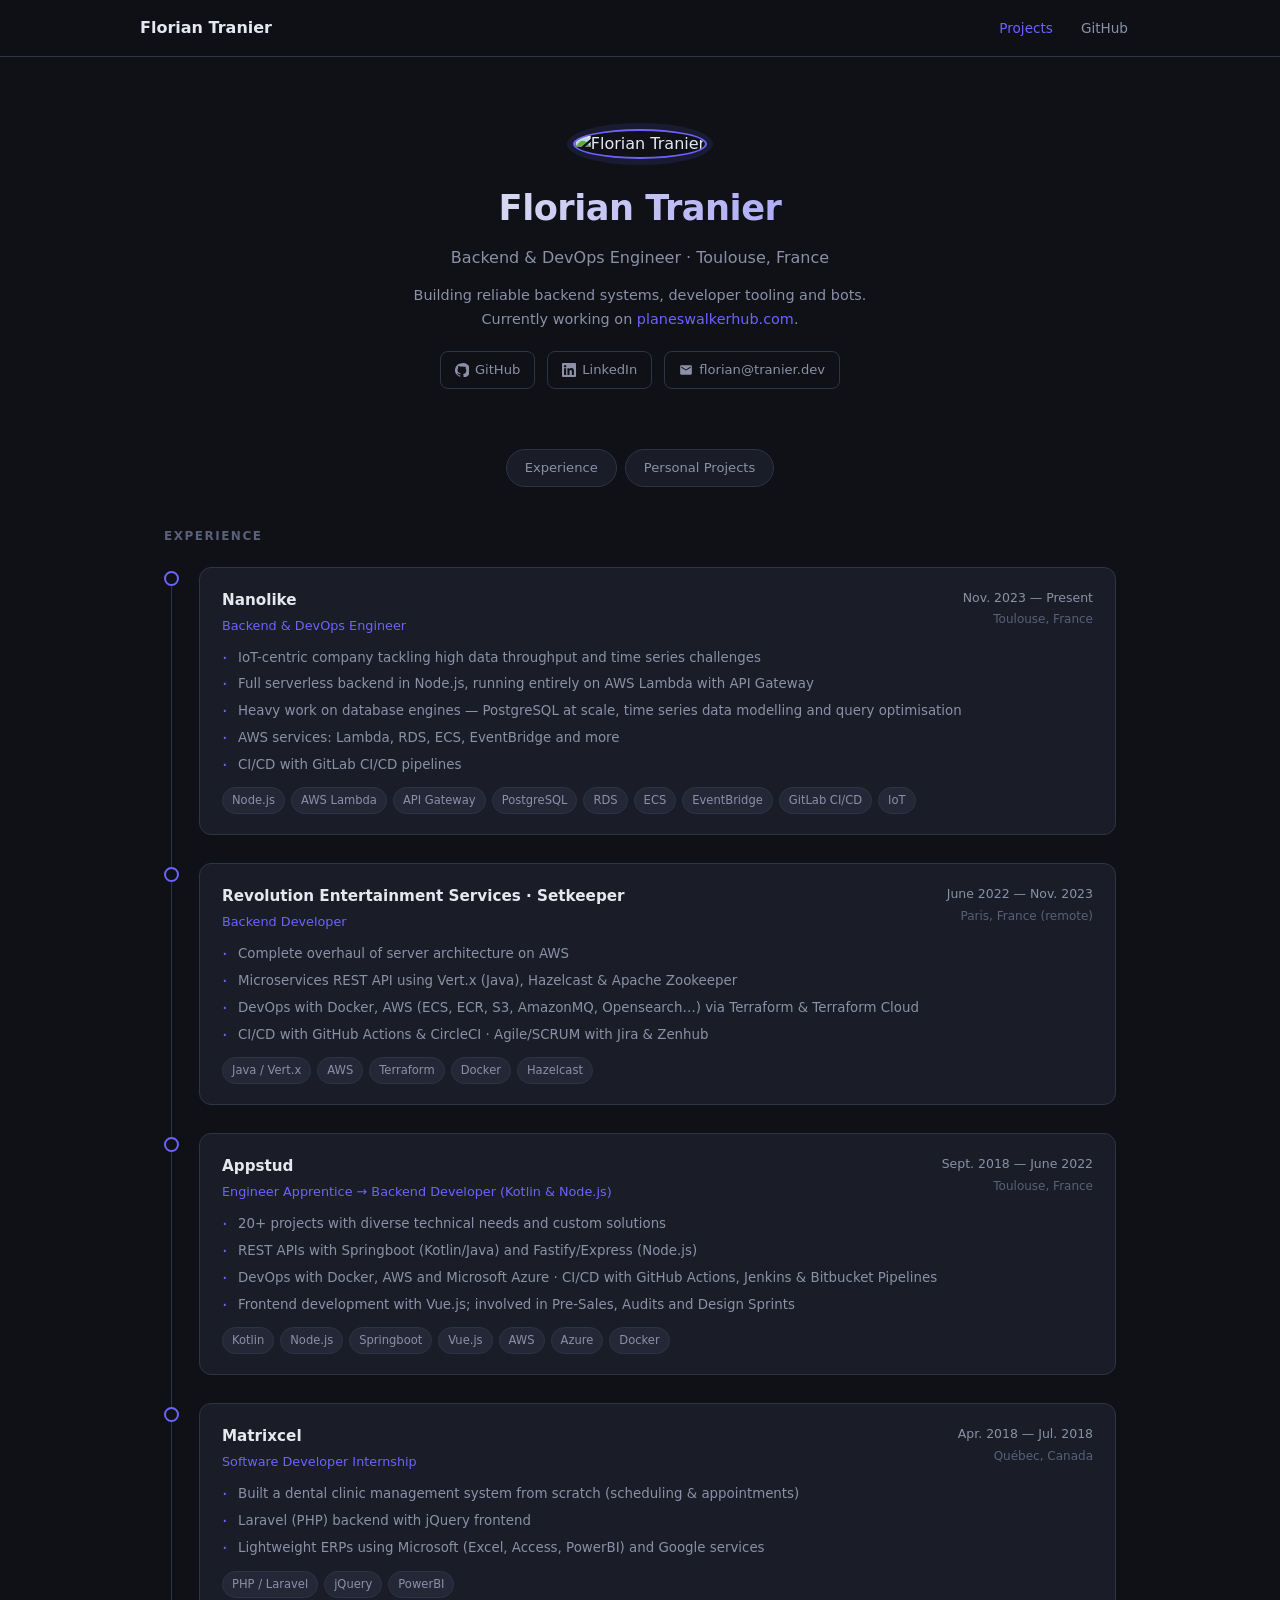
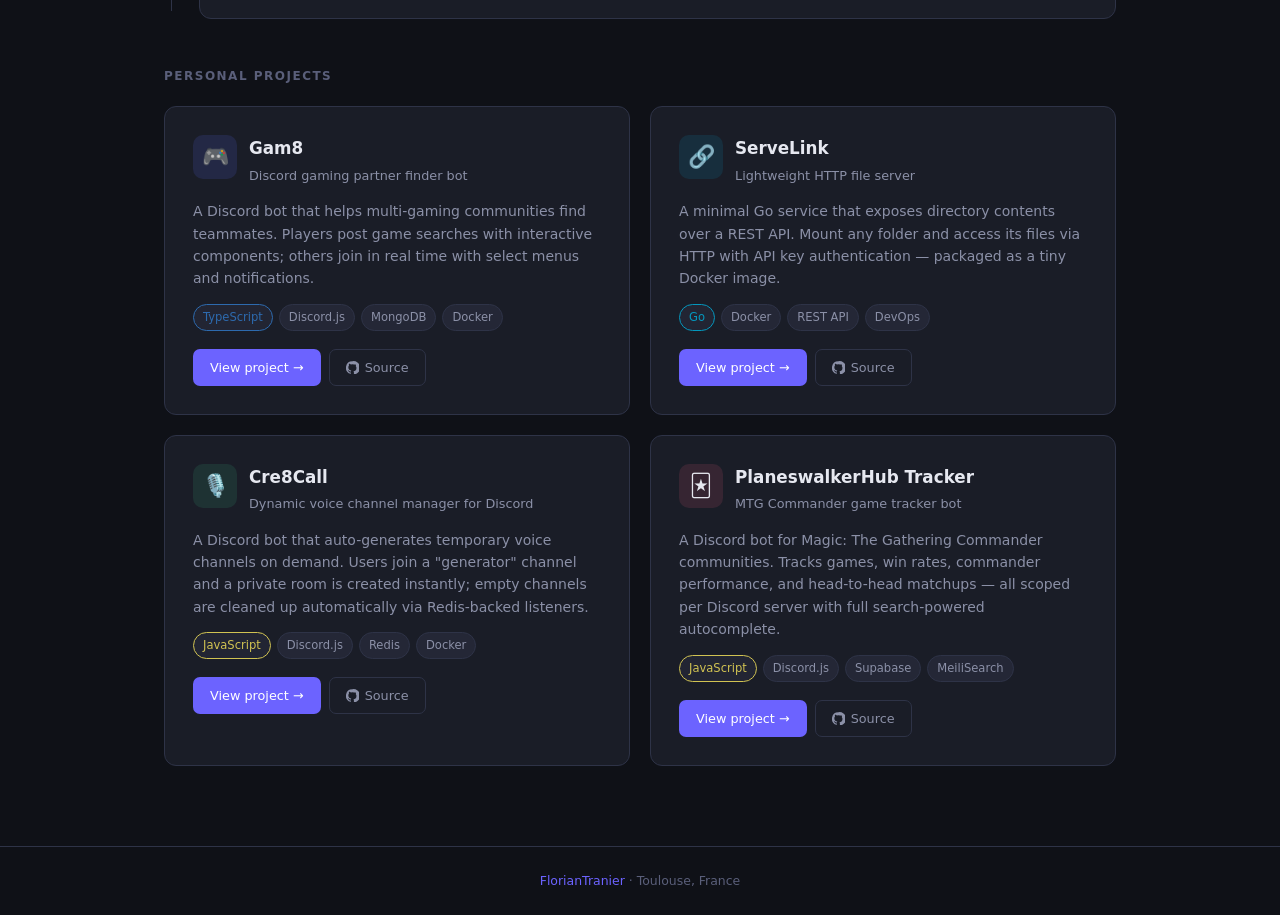
==== commit 5f19da8f: "feat: add email address" ====
--- a/index.html
+++ b/index.html
@@ -3,7 +3,48 @@
 <head>
   <meta charset="UTF-8" />
   <meta name="viewport" content="width=device-width, initial-scale=1.0" />
-  <title>Florian Tranier — Portfolio</title>
+  <title>Florian Tranier — Backend &amp; DevOps Engineer</title>
+  <meta name="description" content="Portfolio of Florian Tranier, Backend &amp; DevOps Engineer based in Toulouse, France. Specialising in AWS serverless architectures, Node.js, PostgreSQL and IoT systems." />
+  <meta name="author" content="Florian Tranier" />
+  <meta name="robots" content="index, follow" />
+  <link rel="canonical" href="https://floriantranier.github.io/" />
+
+  <!-- Open Graph -->
+  <meta property="og:type" content="website" />
+  <meta property="og:url" content="https://floriantranier.github.io/" />
+  <meta property="og:title" content="Florian Tranier — Backend &amp; DevOps Engineer" />
+  <meta property="og:description" content="Portfolio of Florian Tranier, Backend &amp; DevOps Engineer based in Toulouse, France. Specialising in AWS serverless architectures, Node.js, PostgreSQL and IoT systems." />
+  <meta property="og:image" content="https://avatars.githubusercontent.com/u/23231506?v=4" />
+
+  <!-- Twitter Card -->
+  <meta name="twitter:card" content="summary" />
+  <meta name="twitter:site" content="@flotranier" />
+  <meta name="twitter:creator" content="@flotranier" />
+  <meta name="twitter:title" content="Florian Tranier — Backend &amp; DevOps Engineer" />
+  <meta name="twitter:description" content="Portfolio of Florian Tranier, Backend &amp; DevOps Engineer based in Toulouse, France. Specialising in AWS serverless architectures, Node.js, PostgreSQL and IoT systems." />
+  <meta name="twitter:image" content="https://avatars.githubusercontent.com/u/23231506?v=4" />
+
+  <!-- JSON-LD -->
+  <script type="application/ld+json">
+  {
+    "@context": "https://schema.org",
+    "@type": "Person",
+    "name": "Florian Tranier",
+    "url": "https://floriantranier.github.io/",
+    "image": "https://avatars.githubusercontent.com/u/23231506?v=4",
+    "email": "florian@tranier.dev",
+    "jobTitle": "Backend & DevOps Engineer",
+    "worksFor": { "@type": "Organization", "name": "Nanolike" },
+    "address": { "@type": "PostalAddress", "addressLocality": "Toulouse", "addressCountry": "FR" },
+    "sameAs": [
+      "https://github.com/FlorianTranier",
+      "https://www.linkedin.com/in/florian-tranier-89967611b/",
+      "https://twitter.com/flotranier",
+      "https://blog.tranier.dev"
+    ]
+  }
+  </script>
+
   <link rel="stylesheet" href="style.css" />
   <link rel="icon" href="favicon.svg" type="image/svg+xml" />
 </head>
@@ -36,6 +77,10 @@
       <svg viewBox="0 0 24 24"><path d="M20.447 20.452h-3.554v-5.569c0-1.328-.027-3.037-1.852-3.037-1.853 0-2.136 1.445-2.136 2.939v5.667H9.351V9h3.414v1.561h.046c.477-.9 1.637-1.85 3.37-1.85 3.601 0 4.267 2.37 4.267 5.455v6.286zM5.337 7.433a2.062 2.062 0 0 1-2.063-2.065 2.064 2.064 0 1 1 2.063 2.065zm1.782 13.019H3.555V9h3.564v11.452zM22.225 0H1.771C.792 0 0 .774 0 1.729v20.542C0 23.227.792 24 1.771 24h20.451C23.2 24 24 23.227 24 22.271V1.729C24 .774 23.2 0 22.222 0h.003z"/></svg>
       LinkedIn
     </a>
+    <a href="mailto:florian@tranier.dev">
+      <svg viewBox="0 0 24 24"><path d="M20 4H4c-1.1 0-2 .9-2 2v12c0 1.1.9 2 2 2h16c1.1 0 2-.9 2-2V6c0-1.1-.9-2-2-2zm0 4-8 5-8-5V6l8 5 8-5v2z"/></svg>
+      florian@tranier.dev
+    </a>
   </div>
 </section>
 
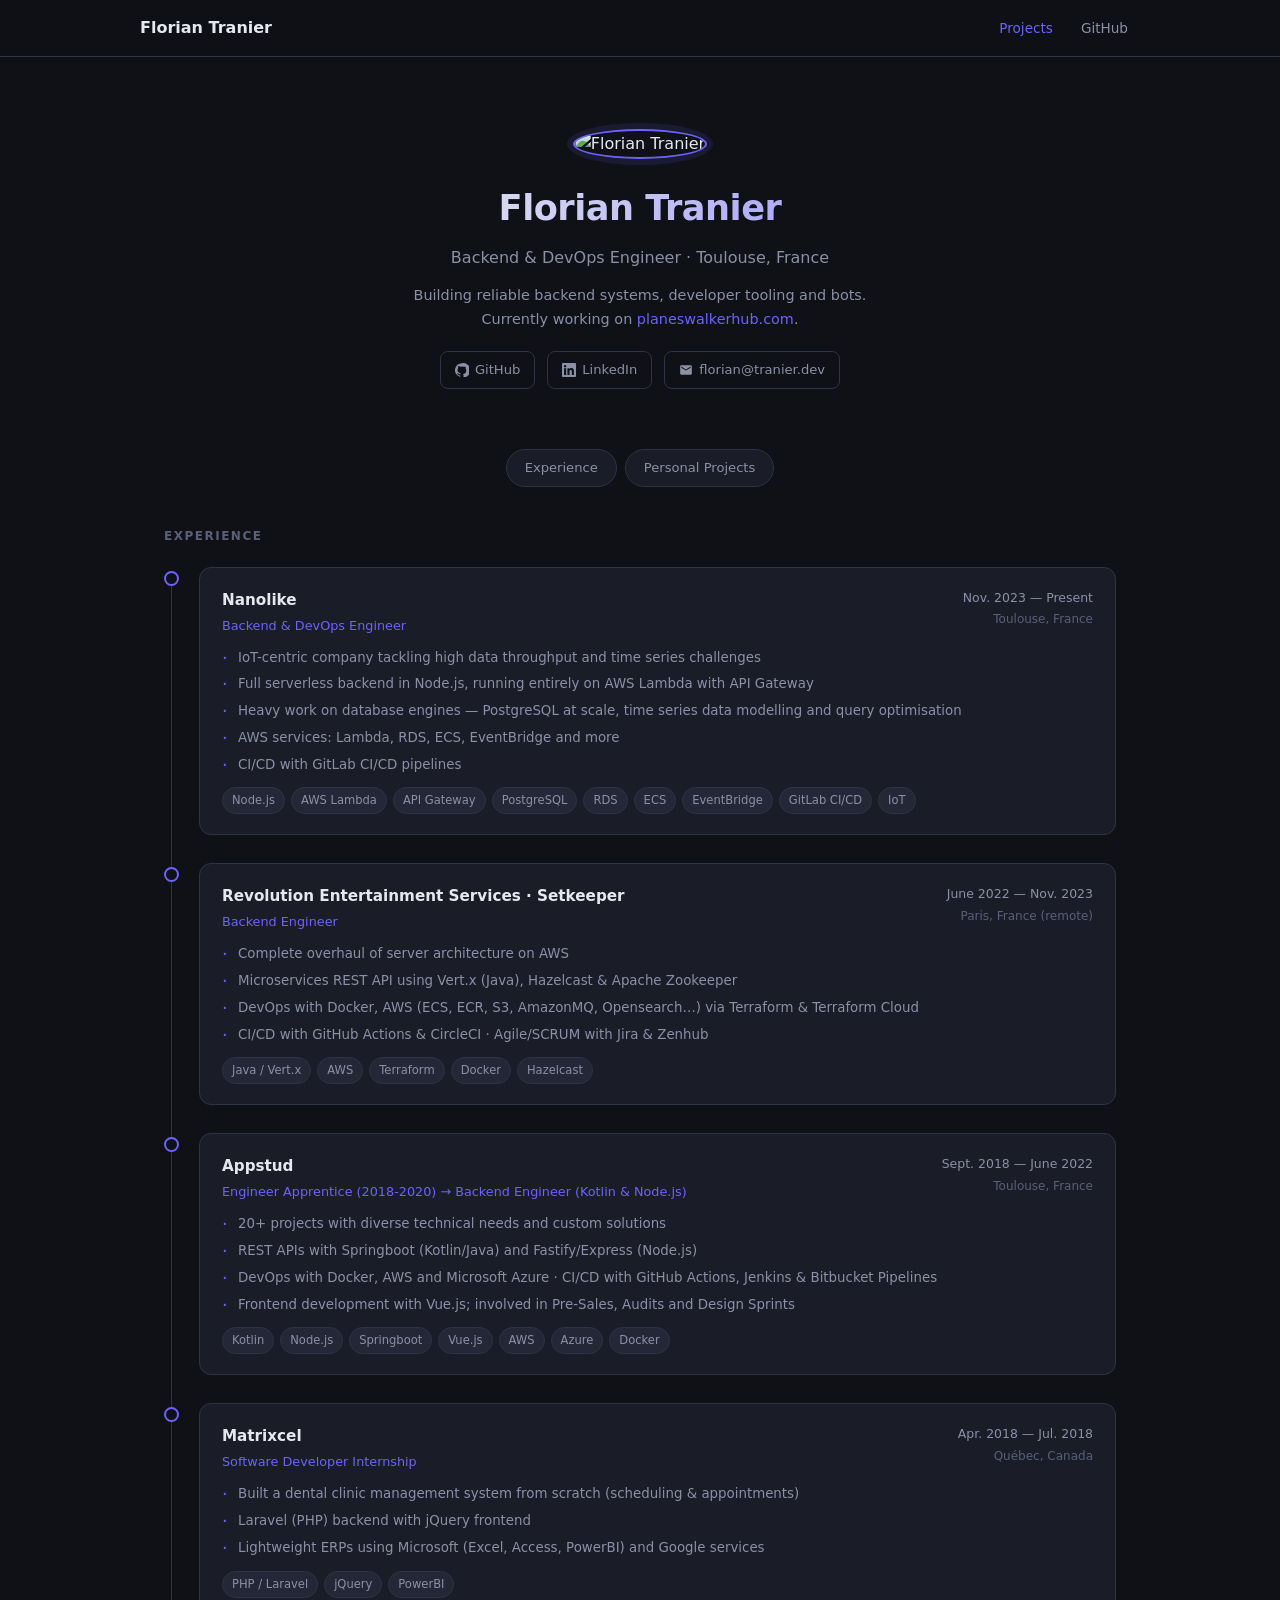
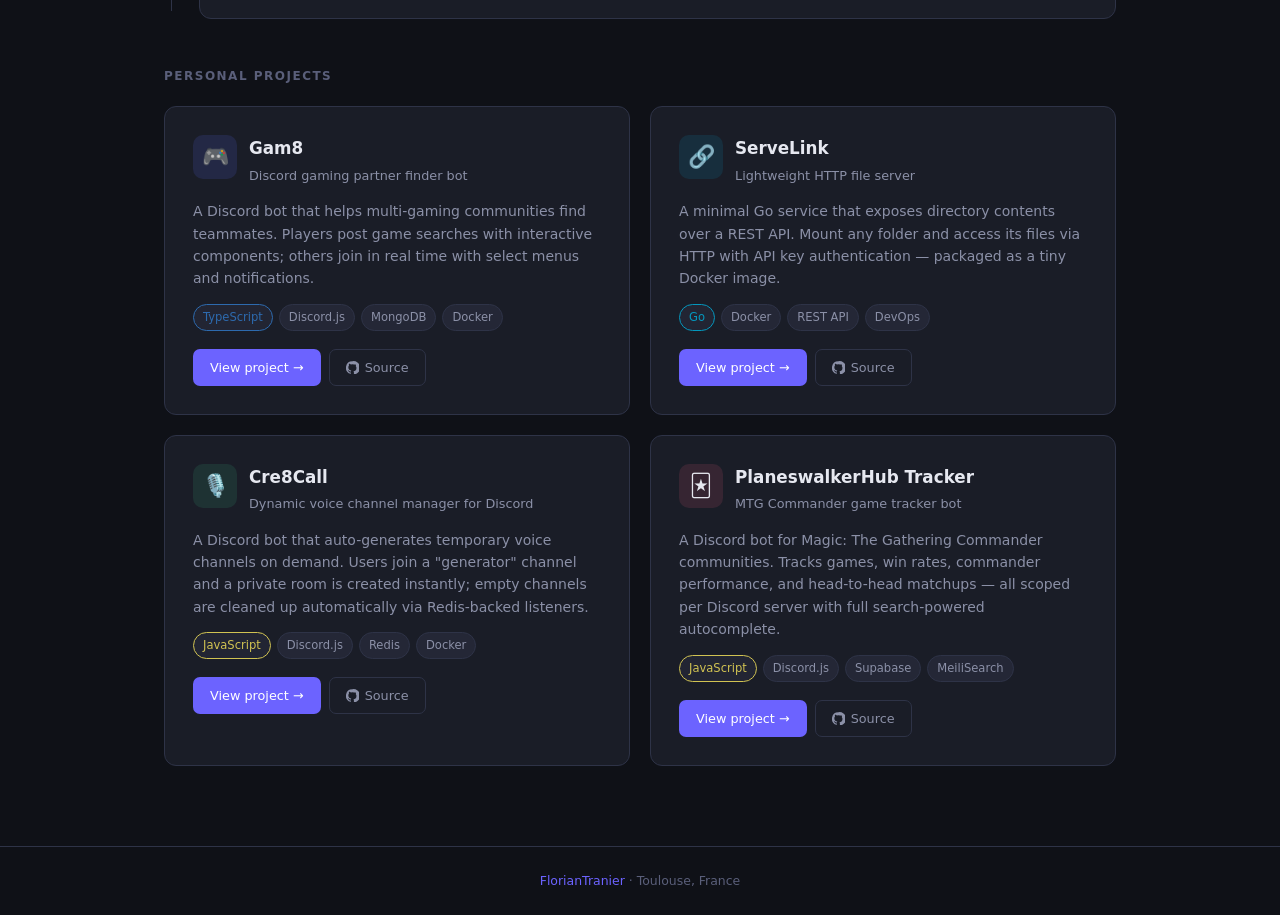
==== commit 416d51ee: "feat: small experience adjustements" ====
--- a/index.html
+++ b/index.html
@@ -7,11 +7,11 @@
   <meta name="description" content="Portfolio of Florian Tranier, Backend &amp; DevOps Engineer based in Toulouse, France. Specialising in AWS serverless architectures, Node.js, PostgreSQL and IoT systems." />
   <meta name="author" content="Florian Tranier" />
   <meta name="robots" content="index, follow" />
-  <link rel="canonical" href="https://floriantranier.github.io/" />
+  <link rel="canonical" href="https://florian.tranier.dev/" />
 
   <!-- Open Graph -->
   <meta property="og:type" content="website" />
-  <meta property="og:url" content="https://floriantranier.github.io/" />
+  <meta property="og:url" content="https://florian.tranier.dev/" />
   <meta property="og:title" content="Florian Tranier — Backend &amp; DevOps Engineer" />
   <meta property="og:description" content="Portfolio of Florian Tranier, Backend &amp; DevOps Engineer based in Toulouse, France. Specialising in AWS serverless architectures, Node.js, PostgreSQL and IoT systems." />
   <meta property="og:image" content="https://avatars.githubusercontent.com/u/23231506?v=4" />
@@ -30,7 +30,7 @@
     "@context": "https://schema.org",
     "@type": "Person",
     "name": "Florian Tranier",
-    "url": "https://floriantranier.github.io/",
+    "url": "https://florian.tranier.dev/",
     "image": "https://avatars.githubusercontent.com/u/23231506?v=4",
     "email": "florian@tranier.dev",
     "jobTitle": "Backend & DevOps Engineer",
@@ -133,7 +133,7 @@
       <div class="timeline-header">
         <div>
           <div class="timeline-company">Revolution Entertainment Services · Setkeeper</div>
-          <div class="timeline-role">Backend Developer</div>
+          <div class="timeline-role">Backend Engineer</div>
         </div>
         <div class="timeline-meta">
           <div class="timeline-period">June 2022 — Nov. 2023</div>
@@ -162,7 +162,7 @@
       <div class="timeline-header">
         <div>
           <div class="timeline-company">Appstud</div>
-          <div class="timeline-role">Engineer Apprentice → Backend Developer (Kotlin &amp; Node.js)</div>
+          <div class="timeline-role">Engineer Apprentice (2018-2020) → Backend Engineer (Kotlin &amp; Node.js)</div>
         </div>
         <div class="timeline-meta">
           <div class="timeline-period">Sept. 2018 — June 2022</div>
